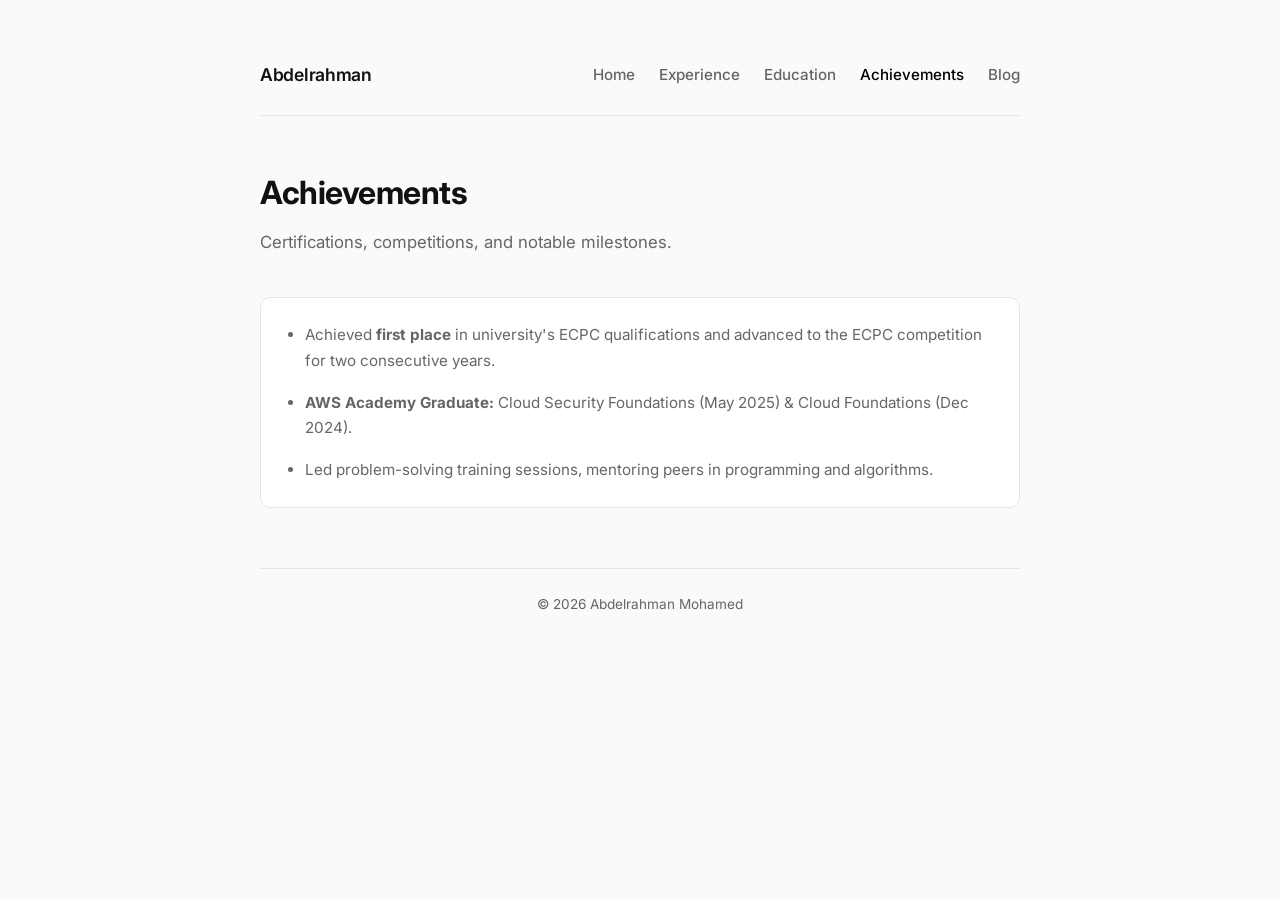
==== achievements.html @ eadb2731 "Refactor portfolio to multi-page minimalist layout - Updated resume and projects based on markdown -" ====
<!DOCTYPE html>
<html lang="en">
  <head>
    <meta charset="utf-8" />
    <meta name="viewport" content="width=device-width, initial-scale=1" />
    <title>Achievements | Abdelrahman Mohamed</title>
    <link rel="stylesheet" href="styles.css" />
  </head>
  <body>
    <main class="app-container">
      
      <!-- Navbar -->
      <nav class="navbar">
        <a href="index.html" class="nav-brand">Abdelrahman</a>
        <div class="nav-links">
          <a href="index.html">Home</a>
          <a href="experience.html">Experience</a>
          <a href="education.html">Education</a>
          <a href="achievements.html" class="active">Achievements</a>
          <a href="blog.html">Blog</a>
        </div>
      </nav>

      <header class="page-header">
        <h1>Achievements</h1>
        <p>Certifications, competitions, and notable milestones.</p>
      </header>

      <section>
        <div class="card">
          <div class="card-content">
            <ul class="simple-list">
              <li>
                Achieved <strong>first place</strong> in university's ECPC qualifications and advanced to the ECPC competition for two consecutive years.
              </li>
              <li>
                <strong>AWS Academy Graduate:</strong> Cloud Security Foundations (May 2025) & Cloud Foundations (Dec 2024).
              </li>
              <li>
                Led problem-solving training sessions, mentoring peers in programming and algorithms.
              </li>
            </ul>
          </div>
        </div>
      </section>

      <footer class="footer">
        © <span id="year"></span> Abdelrahman Mohamed
      </footer>
    </main>

    <script>
      document.getElementById("year").textContent = new Date().getFullYear();
    </script>
  </body>
</html>
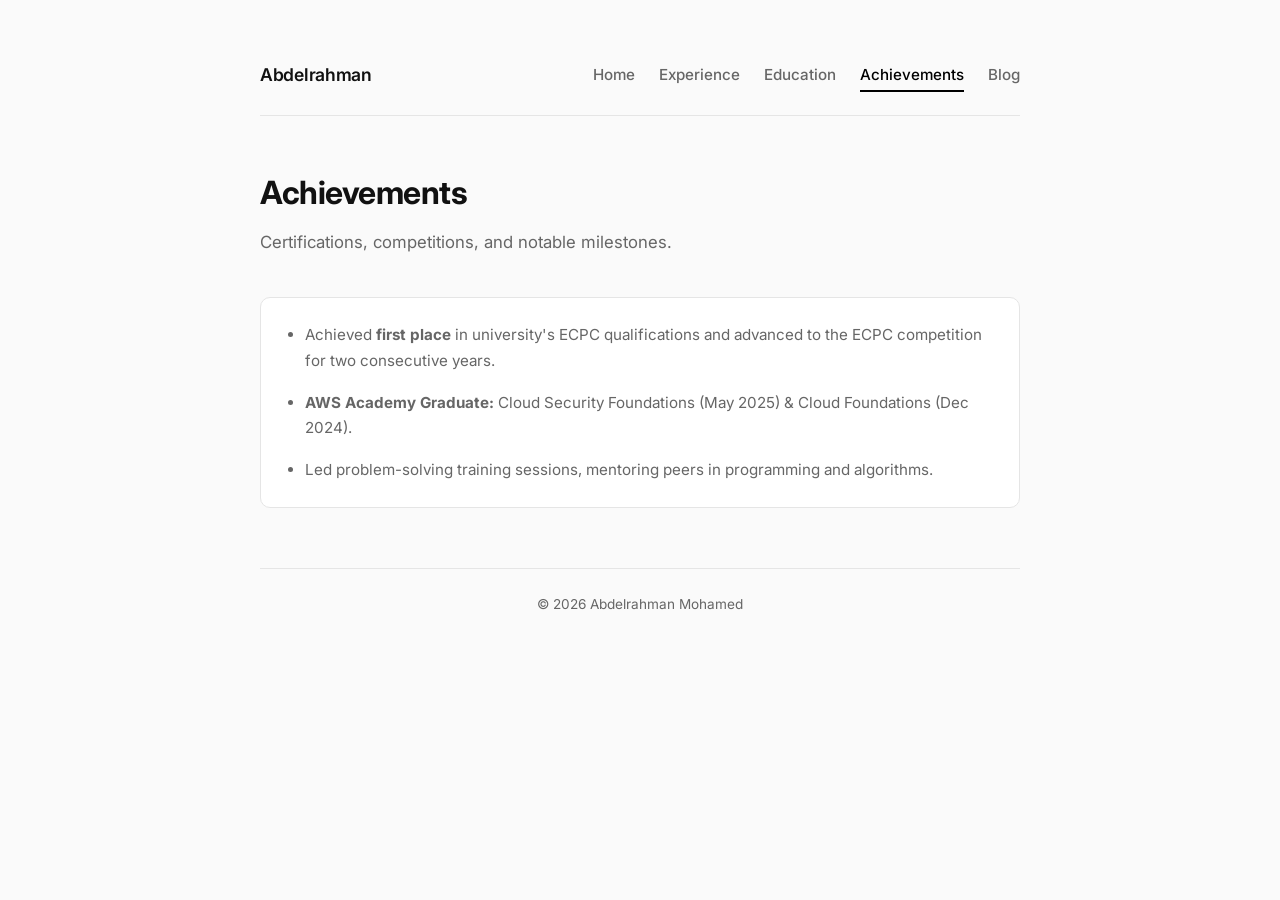
==== commit 6bece074: "Implement drag-to-scroll functionality for navigation tabs" ====
--- a/achievements.html
+++ b/achievements.html
@@ -52,5 +52,6 @@
     <script>
       document.getElementById("year").textContent = new Date().getFullYear();
     </script>
+    <script src="script.js"></script>
   </body>
 </html>
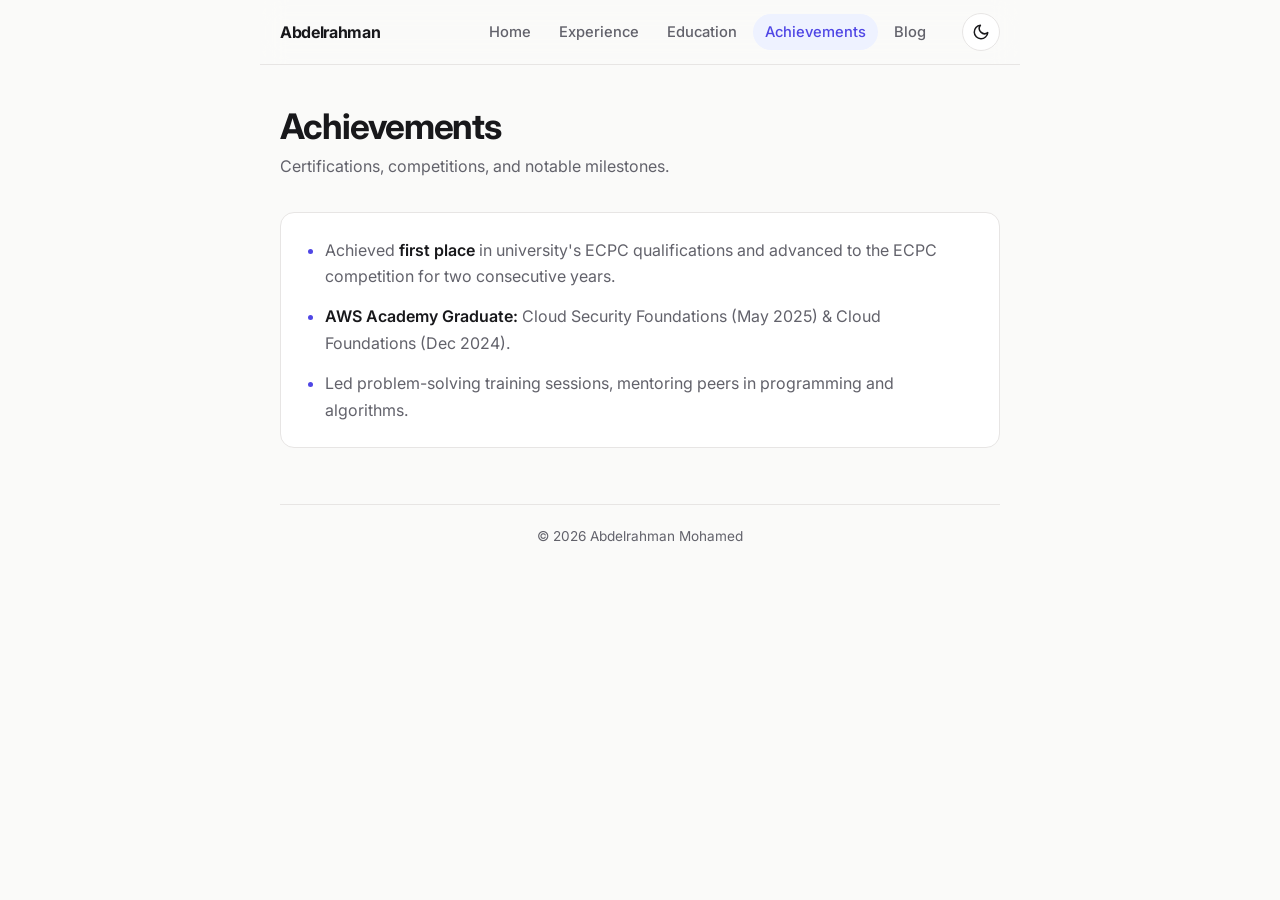
==== commit 5fc1a284: "Redesign site: modern minimal look, responsive layout, dark mode toggle" ====
--- a/achievements.html
+++ b/achievements.html
@@ -4,12 +4,22 @@
     <meta charset="utf-8" />
     <meta name="viewport" content="width=device-width, initial-scale=1" />
     <title>Achievements | Abdelrahman Mohamed</title>
+        <meta name="theme-color" content="#fafaf9" />
+    <script>
+      (function () {
+        var t = null;
+        try { t = localStorage.getItem('theme'); } catch (e) {}
+        if (!t) t = window.matchMedia('(prefers-color-scheme: dark)').matches ? 'dark' : 'light';
+        document.documentElement.setAttribute('data-theme', t);
+      })();
+    </script>
     <link rel="stylesheet" href="styles.css" />
   </head>
   <body>
     <main class="app-container">
       
       <!-- Navbar -->
+      <header class="site-header">
       <nav class="navbar">
         <a href="index.html" class="nav-brand">Abdelrahman</a>
         <div class="nav-links">
@@ -19,7 +29,12 @@
           <a href="achievements.html" class="active">Achievements</a>
           <a href="blog.html">Blog</a>
         </div>
+        <button class="theme-toggle" type="button" aria-label="Toggle dark mode">
+          <svg class="icon-moon" viewBox="0 0 24 24" aria-hidden="true"><path d="M21 12.8A9 9 0 1 1 11.2 3a7 7 0 0 0 9.8 9.8z"/></svg>
+          <svg class="icon-sun" viewBox="0 0 24 24" aria-hidden="true"><circle cx="12" cy="12" r="4"/><path d="M12 2v2M12 20v2M4.9 4.9l1.4 1.4M17.7 17.7l1.4 1.4M2 12h2M20 12h2M4.9 19.1l1.4-1.4M17.7 6.3l1.4-1.4"/></svg>
+        </button>
       </nav>
+      </header>
 
       <header class="page-header">
         <h1>Achievements</h1>
@@ -48,10 +63,6 @@
         © <span id="year"></span> Abdelrahman Mohamed
       </footer>
     </main>
-
-    <script>
-      document.getElementById("year").textContent = new Date().getFullYear();
-    </script>
     <script src="script.js"></script>
   </body>
 </html>
--- a/styles.css
+++ b/styles.css
@@ -0,0 +1,314 @@
+@import url('https://fonts.googleapis.com/css2?family=Inter:wght@400;500;600;700&display=swap');
+
+:root {
+  color-scheme: light;
+  --bg: #fafaf9;
+  --surface: #ffffff;
+  --text: #18181b;
+  --muted: #62626b;
+  --border: #e7e5e4;
+  --accent: #4f46e5;
+  --accent-soft: #eef2ff;
+  --shadow: 0 1px 2px rgba(0,0,0,.04), 0 8px 24px rgba(0,0,0,.05);
+  --radius: 14px;
+}
+
+:root[data-theme="dark"] {
+  color-scheme: dark;
+  --bg: #0c0c0f;
+  --surface: #16161b;
+  --text: #f4f4f5;
+  --muted: #a1a1aa;
+  --border: #26262d;
+  --accent: #818cf8;
+  --accent-soft: #1e1f3a;
+  --shadow: 0 1px 2px rgba(0,0,0,.4), 0 8px 24px rgba(0,0,0,.35);
+}
+
+* { box-sizing: border-box; }
+
+html { scroll-behavior: smooth; }
+
+body {
+  margin: 0;
+  font-family: 'Inter', system-ui, -apple-system, 'Segoe UI', sans-serif;
+  background: var(--bg);
+  color: var(--text);
+  line-height: 1.65;
+  -webkit-font-smoothing: antialiased;
+  transition: background-color .25s, color .25s;
+}
+
+a { color: inherit; }
+:focus-visible { outline: 2px solid var(--accent); outline-offset: 3px; border-radius: 6px; }
+
+.app-container {
+  max-width: 760px;
+  margin: 0 auto;
+  padding: 0 20px 48px;
+}
+
+/* Header / nav */
+.site-header {
+  position: sticky;
+  top: 0;
+  z-index: 50;
+  margin: 0 -20px 40px;
+  padding: 0 20px;
+  background: color-mix(in srgb, var(--bg) 82%, transparent);
+  backdrop-filter: blur(12px);
+  -webkit-backdrop-filter: blur(12px);
+  border-bottom: 1px solid var(--border);
+}
+
+.navbar {
+  display: flex;
+  align-items: center;
+  gap: 24px;
+  min-height: 64px;
+}
+
+.nav-brand {
+  font-weight: 700;
+  text-decoration: none;
+  letter-spacing: -.02em;
+  margin-right: auto;
+}
+
+.nav-links {
+  display: flex;
+  gap: 4px;
+}
+
+.nav-links a {
+  text-decoration: none;
+  color: var(--muted);
+  font-size: .92rem;
+  font-weight: 500;
+  padding: 6px 12px;
+  border-radius: 999px;
+  white-space: nowrap;
+  transition: color .15s, background-color .15s;
+}
+
+.nav-links a:hover { color: var(--text); background: var(--accent-soft); }
+.nav-links a.active { color: var(--accent); background: var(--accent-soft); }
+
+.theme-toggle {
+  display: grid;
+  place-items: center;
+  width: 38px;
+  height: 38px;
+  flex-shrink: 0;
+  border: 1px solid var(--border);
+  border-radius: 50%;
+  background: var(--surface);
+  color: var(--text);
+  cursor: pointer;
+  transition: border-color .15s, transform .15s;
+}
+.theme-toggle:hover { border-color: var(--accent); }
+.theme-toggle:active { transform: scale(.94); }
+.theme-toggle svg { width: 18px; height: 18px; fill: none; stroke: currentColor; stroke-width: 2; stroke-linecap: round; stroke-linejoin: round; }
+.theme-toggle .icon-sun { display: none; }
+:root[data-theme="dark"] .theme-toggle .icon-sun { display: block; }
+:root[data-theme="dark"] .theme-toggle .icon-moon { display: none; }
+
+/* Hero */
+.hero {
+  display: flex;
+  align-items: center;
+  gap: 28px;
+  margin-bottom: 32px;
+}
+
+.hero-img {
+  width: 112px;
+  height: 112px;
+  border-radius: 50%;
+  object-fit: cover;
+  border: 3px solid var(--surface);
+  box-shadow: 0 0 0 2px var(--accent), var(--shadow);
+  flex-shrink: 0;
+}
+
+.hero-text h1 {
+  margin: 0 0 6px;
+  font-size: clamp(1.75rem, 5vw, 2.4rem);
+  line-height: 1.15;
+  letter-spacing: -.03em;
+}
+
+.hero-text p { margin: 0; color: var(--muted); font-size: 1.05rem; }
+.hero-text strong { color: var(--accent); }
+
+.intro p { color: var(--muted); font-size: 1.05rem; margin: 0 0 14px; }
+.intro strong { color: var(--text); font-weight: 600; }
+
+/* Social buttons */
+.social-links {
+  display: flex;
+  flex-wrap: wrap;
+  gap: 10px;
+  margin-top: 28px;
+}
+
+.social-links a {
+  display: inline-flex;
+  align-items: center;
+  gap: 8px;
+  text-decoration: none;
+  background: var(--surface);
+  border: 1px solid var(--border);
+  padding: 10px 16px;
+  border-radius: 999px;
+  font-size: .9rem;
+  font-weight: 500;
+  transition: border-color .15s, color .15s, transform .15s;
+}
+.social-links a:hover { border-color: var(--accent); color: var(--accent); transform: translateY(-1px); }
+.social-links a:first-child,
+.social-links a:last-child { background: var(--accent); border-color: var(--accent); color: #fff; }
+:root[data-theme="dark"] .social-links a:first-child,
+:root[data-theme="dark"] .social-links a:last-child { color: #0c0c0f; }
+.social-links a:first-child:hover,
+.social-links a:last-child:hover { color: #fff; filter: brightness(1.1); }
+:root[data-theme="dark"] .social-links a:first-child:hover,
+:root[data-theme="dark"] .social-links a:last-child:hover { color: #0c0c0f; }
+
+/* Page header */
+.page-header { margin-bottom: 32px; }
+.page-header h1 { font-size: clamp(1.7rem, 5vw, 2.2rem); letter-spacing: -.03em; margin: 0 0 6px; line-height: 1.2; }
+.page-header p { color: var(--muted); margin: 0; }
+
+/* Cards */
+.card {
+  background: var(--surface);
+  border: 1px solid var(--border);
+  border-radius: var(--radius);
+  padding: 24px;
+  margin-bottom: 20px;
+  transition: transform .2s, box-shadow .2s, border-color .2s;
+}
+.card:hover { transform: translateY(-2px); box-shadow: var(--shadow); border-color: color-mix(in srgb, var(--accent) 40%, var(--border)); }
+
+.card-header { display: flex; justify-content: space-between; align-items: baseline; flex-wrap: wrap; gap: 4px 12px; }
+.card-title { font-size: 1.1rem; font-weight: 600; margin: 0; line-height: 1.4; }
+.card-date { color: var(--accent); font-size: .82rem; font-weight: 600; white-space: nowrap; }
+.card-subtitle { color: var(--muted); font-size: .9rem; margin: 2px 0 14px; }
+
+.card-content { color: var(--muted); font-size: .95rem; }
+.card-content p { margin: 0 0 8px; }
+.card-content strong { color: var(--text); font-weight: 600; }
+.card-content ul { padding-left: 20px; margin: 0; }
+.card-content li { margin-bottom: 8px; }
+.card-content li:last-child { margin-bottom: 0; }
+.card-content li::marker { color: var(--accent); }
+
+.simple-list li { margin-bottom: 14px; }
+.simple-list { font-size: 1rem; }
+
+/* Blog */
+.blog-post {
+  padding: 22px 0;
+  border-bottom: 1px solid var(--border);
+}
+.blog-post:last-child { border-bottom: 0; }
+.blog-post h2 { margin: 0 0 6px; font-size: 1.2rem; line-height: 1.35; }
+.blog-post a { text-decoration: none; transition: color .15s; }
+.blog-post a:hover { color: var(--accent); }
+.blog-date { color: var(--accent); font-size: .82rem; font-weight: 600; display: block; margin-bottom: 4px; }
+.blog-excerpt { color: var(--muted); margin: 0; font-size: .95rem; }
+
+/* Footer */
+.footer {
+  margin-top: 56px;
+  padding-top: 20px;
+  border-top: 1px solid var(--border);
+  text-align: center;
+  color: var(--muted);
+  font-size: .85rem;
+}
+
+/* Modal */
+.modal-overlay {
+  position: fixed;
+  inset: 0;
+  background: rgba(0,0,0,.55);
+  display: flex;
+  align-items: center;
+  justify-content: center;
+  padding: 16px;
+  opacity: 0;
+  pointer-events: none;
+  transition: opacity .25s;
+  z-index: 100;
+  backdrop-filter: blur(4px);
+}
+.modal-overlay.active { opacity: 1; pointer-events: auto; }
+
+.modal-content {
+  background: var(--surface);
+  border: 1px solid var(--border);
+  width: 100%;
+  max-width: 600px;
+  max-height: 85vh;
+  border-radius: var(--radius);
+  padding: 28px;
+  overflow-y: auto;
+  position: relative;
+  transform: translateY(16px);
+  transition: transform .25s;
+  box-shadow: var(--shadow);
+}
+.modal-overlay.active .modal-content { transform: none; }
+
+.modal-close {
+  position: absolute;
+  top: 14px;
+  right: 14px;
+  width: 36px;
+  height: 36px;
+  background: none;
+  border: 0;
+  border-radius: 50%;
+  font-size: 1.6rem;
+  line-height: 1;
+  cursor: pointer;
+  color: var(--muted);
+}
+.modal-close:hover { color: var(--text); background: var(--accent-soft); }
+
+.modal-title { margin: 0 0 6px; font-size: 1.4rem; line-height: 1.3; padding-right: 36px; letter-spacing: -.02em; }
+.modal-date { color: var(--accent); font-size: .82rem; font-weight: 600; display: block; margin-bottom: 18px; }
+.modal-body { color: var(--muted); }
+.modal-body p { margin-top: 0; }
+
+/* Mobile */
+@media (max-width: 640px) {
+  .app-container { padding: 0 16px 36px; }
+  .site-header { margin: 0 -16px 28px; padding: 0 16px; }
+  .navbar { flex-wrap: wrap; gap: 0 12px; min-height: 0; padding-top: 10px; }
+  .nav-brand { order: 1; }
+  .theme-toggle { order: 2; }
+  .nav-links {
+    order: 3;
+    flex-basis: 100%;
+    overflow-x: auto;
+    padding: 8px 0 10px;
+    margin: 0 -16px;
+    padding-inline: 16px;
+    scrollbar-width: none;
+  }
+  .nav-links::-webkit-scrollbar { display: none; }
+
+  .hero { flex-direction: column; text-align: center; gap: 16px; }
+  .social-links { justify-content: center; }
+  .page-header { text-align: left; }
+  .card { padding: 18px; }
+  .modal-content { padding: 22px; }
+}
+
+@media (prefers-reduced-motion: reduce) {
+  * { transition: none !important; scroll-behavior: auto !important; }
+}
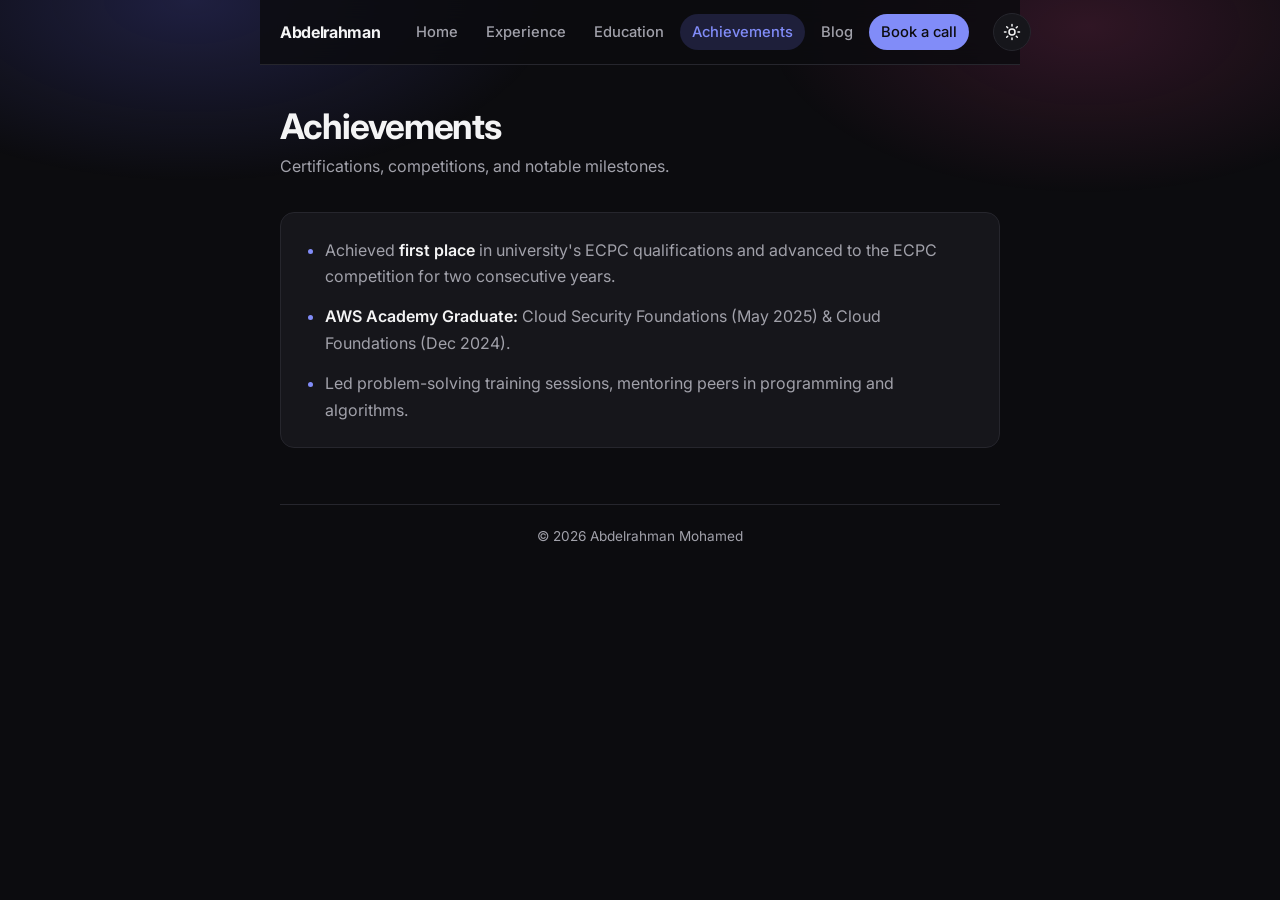
==== commit 1146bf64: "Add booking page, default to dark mode, cleaner stats row" ====
--- a/achievements.html
+++ b/achievements.html
@@ -4,12 +4,12 @@
     <meta charset="utf-8" />
     <meta name="viewport" content="width=device-width, initial-scale=1" />
     <title>Achievements | Abdelrahman Mohamed</title>
-        <meta name="theme-color" content="#fafaf9" />
+        <meta name="theme-color" content="#0c0c0f" />
     <script>
       (function () {
         var t = null;
         try { t = localStorage.getItem('theme'); } catch (e) {}
-        if (!t) t = window.matchMedia('(prefers-color-scheme: dark)').matches ? 'dark' : 'light';
+        if (!t) t = 'dark';
         document.documentElement.setAttribute('data-theme', t);
       })();
     </script>
@@ -28,6 +28,7 @@
           <a href="education.html">Education</a>
           <a href="achievements.html" class="active">Achievements</a>
           <a href="blog.html">Blog</a>
+          <a href="book.html" class="nav-cta">Book a call</a>
         </div>
         <button class="theme-toggle" type="button" aria-label="Toggle dark mode">
           <svg class="icon-moon" viewBox="0 0 24 24" aria-hidden="true"><path d="M21 12.8A9 9 0 1 1 11.2 3a7 7 0 0 0 9.8 9.8z"/></svg>
--- a/styles.css
+++ b/styles.css
@@ -312,3 +312,141 @@
 @media (prefers-reduced-motion: reduce) {
   * { transition: none !important; scroll-behavior: auto !important; }
 }
+
+/* ---- Catchy layer ---- */
+:root { --grad: linear-gradient(120deg, #4f46e5, #a855f7 55%, #ec4899); }
+:root[data-theme="dark"] { --grad: linear-gradient(120deg, #818cf8, #c084fc 55%, #f472b6); }
+
+body::before {
+  content: '';
+  position: fixed;
+  inset: 0 0 auto 0;
+  height: 520px;
+  background:
+    radial-gradient(520px 260px at 15% 0%, color-mix(in srgb, #6366f1 22%, transparent), transparent 70%),
+    radial-gradient(460px 240px at 85% 5%, color-mix(in srgb, #ec4899 16%, transparent), transparent 70%);
+  pointer-events: none;
+  z-index: -1;
+}
+
+.i { width: 18px; height: 18px; fill: none; stroke: currentColor; stroke-width: 2; stroke-linecap: round; stroke-linejoin: round; flex-shrink: 0; }
+
+.grad { background: var(--grad); -webkit-background-clip: text; background-clip: text; color: transparent; }
+
+.hero { margin-top: 12px; }
+.hero-photo { position: relative; flex-shrink: 0; }
+.hero-photo::before {
+  content: '';
+  position: absolute;
+  inset: -8px;
+  border-radius: 50%;
+  background: var(--grad);
+  filter: blur(18px);
+  opacity: .55;
+}
+.hero-img { position: relative; width: 132px; height: 132px; box-shadow: 0 0 0 3px transparent; border: 4px solid var(--bg); outline: 3px solid transparent; background: var(--grad); }
+.hero-text h1 { font-size: clamp(2rem, 6vw, 3rem); }
+.hero-text p { margin-top: 8px; font-size: 1.1rem; max-width: 34ch; }
+
+.badge {
+  display: inline-flex; align-items: center; gap: 8px;
+  font-size: .78rem; font-weight: 600;
+  padding: 5px 12px; margin-bottom: 12px;
+  border-radius: 999px;
+  background: var(--surface); border: 1px solid var(--border);
+}
+.badge .dot { width: 8px; height: 8px; border-radius: 50%; background: #22c55e; box-shadow: 0 0 0 0 rgba(34,197,94,.6); animation: pulse 2s infinite; }
+@keyframes pulse { 70% { box-shadow: 0 0 0 8px rgba(34,197,94,0); } 100% { box-shadow: 0 0 0 0 rgba(34,197,94,0); } }
+
+.stats { display: grid; grid-template-columns: repeat(4, 1fr); gap: 12px; margin: 28px 0 8px; }
+.stat { background: var(--surface); border: 1px solid var(--border); border-radius: var(--radius); padding: 16px 12px; text-align: center; }
+.stat b { display: block; font-size: 1.5rem; line-height: 1.2; letter-spacing: -.02em; background: var(--grad); -webkit-background-clip: text; background-clip: text; color: transparent; }
+.stat span { font-size: .75rem; color: var(--muted); line-height: 1.3; display: block; margin-top: 4px; }
+
+.section-title { font-size: .8rem; text-transform: uppercase; letter-spacing: .1em; color: var(--muted); margin: 28px 0 12px; }
+
+.chips { list-style: none; padding: 0; margin: 0; display: flex; flex-wrap: wrap; gap: 8px; }
+.chips li { font-size: .85rem; font-weight: 500; padding: 6px 12px; border-radius: 999px; background: var(--surface); border: 1px solid var(--border); transition: transform .15s, border-color .15s, color .15s; }
+.chips li:hover { transform: translateY(-2px); border-color: var(--accent); color: var(--accent); }
+.chips.small { margin: 0 0 14px; gap: 6px; }
+.chips.small li { font-size: .75rem; padding: 3px 10px; background: var(--accent-soft); border-color: transparent; color: var(--accent); }
+
+.social-links a.primary { background: var(--grad); border-color: transparent; color: #fff; box-shadow: 0 6px 18px color-mix(in srgb, #6366f1 35%, transparent); }
+.social-links a.primary:hover { color: #fff; filter: brightness(1.08); transform: translateY(-2px); }
+:root[data-theme="dark"] .social-links a.primary,
+:root[data-theme="dark"] .social-links a.primary:hover { color: #0c0c0f; }
+
+/* Timeline */
+.timeline { position: relative; padding-left: 28px; }
+.timeline::before { content: ''; position: absolute; left: 6px; top: 8px; bottom: 8px; width: 2px; background: linear-gradient(var(--accent), transparent); opacity: .5; }
+.timeline .card { position: relative; }
+.timeline .card::before { content: ''; position: absolute; left: -28px; top: 28px; width: 14px; height: 14px; border-radius: 50%; background: var(--bg); border: 3px solid var(--accent); }
+.timeline .card:first-child::before { background: var(--accent); box-shadow: 0 0 0 5px color-mix(in srgb, var(--accent) 22%, transparent); }
+
+.card:hover { border-color: var(--accent); }
+
+/* Scroll reveal */
+.js .reveal { opacity: 0; transform: translateY(14px); transition: opacity .6s ease, transform .6s ease; }
+.js .reveal.in { opacity: 1; transform: none; }
+
+@media (max-width: 640px) {
+  .hero-text p { margin-inline: auto; }
+  .timeline { padding-left: 22px; }
+  .timeline .card::before { left: -22px; }
+}
+
+/* ---- Refinements ---- */
+.stats {
+  display: flex;
+  gap: 0;
+  padding: 6px 0;
+  background: var(--surface);
+  border: 1px solid var(--border);
+  border-radius: var(--radius);
+  margin: 32px 0 8px;
+}
+.stat { flex: 1; background: none; border: 0; border-radius: 0; padding: 12px 8px; }
+.stat + .stat { border-left: 1px solid var(--border); }
+.stat b { font-size: 1.35rem; }
+.stat span { font-size: .78rem; margin-top: 2px; }
+.section-title { margin: 36px 0 14px; }
+.chips { gap: 8px; }
+.chips li { font-size: .82rem; padding: 6px 13px; }
+.social-links { margin-top: 36px; }
+
+.nav-links a.nav-cta { background: var(--accent); color: #fff; }
+:root[data-theme="dark"] .nav-links a.nav-cta { color: #0c0c0f; }
+.nav-links a.nav-cta:hover, .nav-links a.nav-cta.active { filter: brightness(1.1); color: #fff; background: var(--accent); }
+:root[data-theme="dark"] .nav-links a.nav-cta:hover, :root[data-theme="dark"] .nav-links a.nav-cta.active { color: #0c0c0f; }
+
+/* Booking */
+.book-card { background: var(--surface); border: 1px solid var(--border); border-radius: var(--radius); padding: 24px; }
+.field { display: flex; flex-direction: column; gap: 6px; margin-bottom: 18px; }
+.field label, .field .label { font-size: .85rem; font-weight: 600; }
+.field input, .field select, .field textarea {
+  font: inherit; color: var(--text); background: var(--bg);
+  border: 1px solid var(--border); border-radius: 10px; padding: 11px 12px; width: 100%;
+}
+.field input:focus, .field select:focus, .field textarea:focus { outline: 2px solid var(--accent); outline-offset: 1px; border-color: transparent; }
+.field-row { display: grid; grid-template-columns: 1fr 1fr; gap: 16px; }
+.slots { display: grid; grid-template-columns: repeat(auto-fill, minmax(92px, 1fr)); gap: 8px; }
+.slot { font: inherit; font-size: .88rem; font-weight: 500; padding: 9px 0; border-radius: 10px; border: 1px solid var(--border); background: var(--bg); color: var(--text); cursor: pointer; transition: border-color .15s, background-color .15s; }
+.slot:hover { border-color: var(--accent); }
+.slot[aria-pressed="true"] { background: var(--accent); border-color: var(--accent); color: #fff; }
+:root[data-theme="dark"] .slot[aria-pressed="true"] { color: #0c0c0f; }
+.hint { font-size: .8rem; color: var(--muted); margin: 6px 0 0; }
+.btn { font: inherit; font-weight: 600; font-size: .95rem; display: inline-flex; align-items: center; justify-content: center; gap: 8px; padding: 12px 20px; border-radius: 999px; border: 1px solid var(--border); background: var(--surface); color: var(--text); cursor: pointer; text-decoration: none; transition: transform .15s, border-color .15s; }
+.btn:hover { border-color: var(--accent); transform: translateY(-1px); }
+.btn.primary { background: var(--grad); border-color: transparent; color: #fff; }
+:root[data-theme="dark"] .btn.primary { color: #0c0c0f; }
+.btn:disabled { opacity: .5; cursor: not-allowed; transform: none; }
+.actions { display: flex; flex-wrap: wrap; gap: 10px; margin-top: 4px; }
+.summary { display: none; margin: 0 0 18px; padding: 12px 14px; border-radius: 10px; background: var(--accent-soft); color: var(--text); font-size: .9rem; }
+.summary.show { display: block; }
+
+@media (max-width: 640px) {
+  .stat b { font-size: 1.15rem; }
+  .stat span { font-size: .7rem; }
+  .field-row { grid-template-columns: 1fr; gap: 0; }
+  .book-card { padding: 18px; }
+}
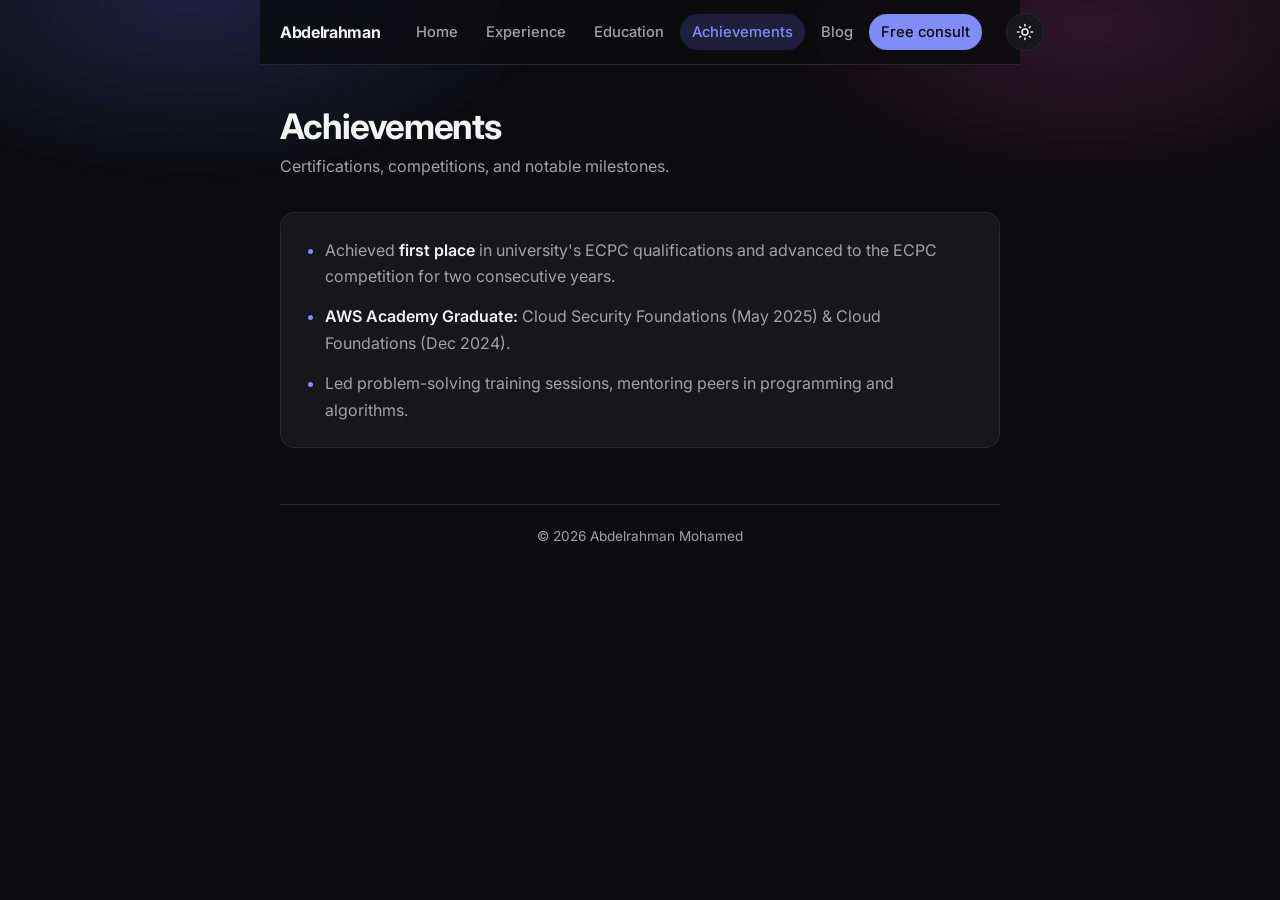
==== commit a5953181: "Reframe booking as consulting with free first session" ====
--- a/achievements.html
+++ b/achievements.html
@@ -28,7 +28,7 @@
           <a href="education.html">Education</a>
           <a href="achievements.html" class="active">Achievements</a>
           <a href="blog.html">Blog</a>
-          <a href="book.html" class="nav-cta">Book a call</a>
+          <a href="book.html" class="nav-cta">Free consult</a>
         </div>
         <button class="theme-toggle" type="button" aria-label="Toggle dark mode">
           <svg class="icon-moon" viewBox="0 0 24 24" aria-hidden="true"><path d="M21 12.8A9 9 0 1 1 11.2 3a7 7 0 0 0 9.8 9.8z"/></svg>
--- a/styles.css
+++ b/styles.css
@@ -450,3 +450,13 @@
   .field-row { grid-template-columns: 1fr; gap: 0; }
   .book-card { padding: 18px; }
 }
+
+.book-main { text-align: center; padding: 32px 24px; margin-bottom: 20px; }
+.book-main h2 { margin: 0 0 8px; font-size: 1.25rem; letter-spacing: -.02em; }
+.book-main p { color: var(--muted); margin: 0 auto 20px; max-width: 44ch; }
+.book-alt summary { cursor: pointer; color: var(--muted); font-size: .9rem; padding: 8px 0 16px; text-align: center; }
+.book-alt summary:hover { color: var(--accent); }
+.topics { list-style: none; padding: 0; margin: 0 auto 18px; max-width: 46ch; text-align: left; color: var(--text); font-size: .95rem; }
+.topics li { position: relative; padding-left: 22px; margin-bottom: 8px; }
+.topics li::before { content: '\2713'; position: absolute; left: 0; color: var(--accent); font-weight: 700; }
+.intro a { color: var(--accent); text-underline-offset: 3px; }
